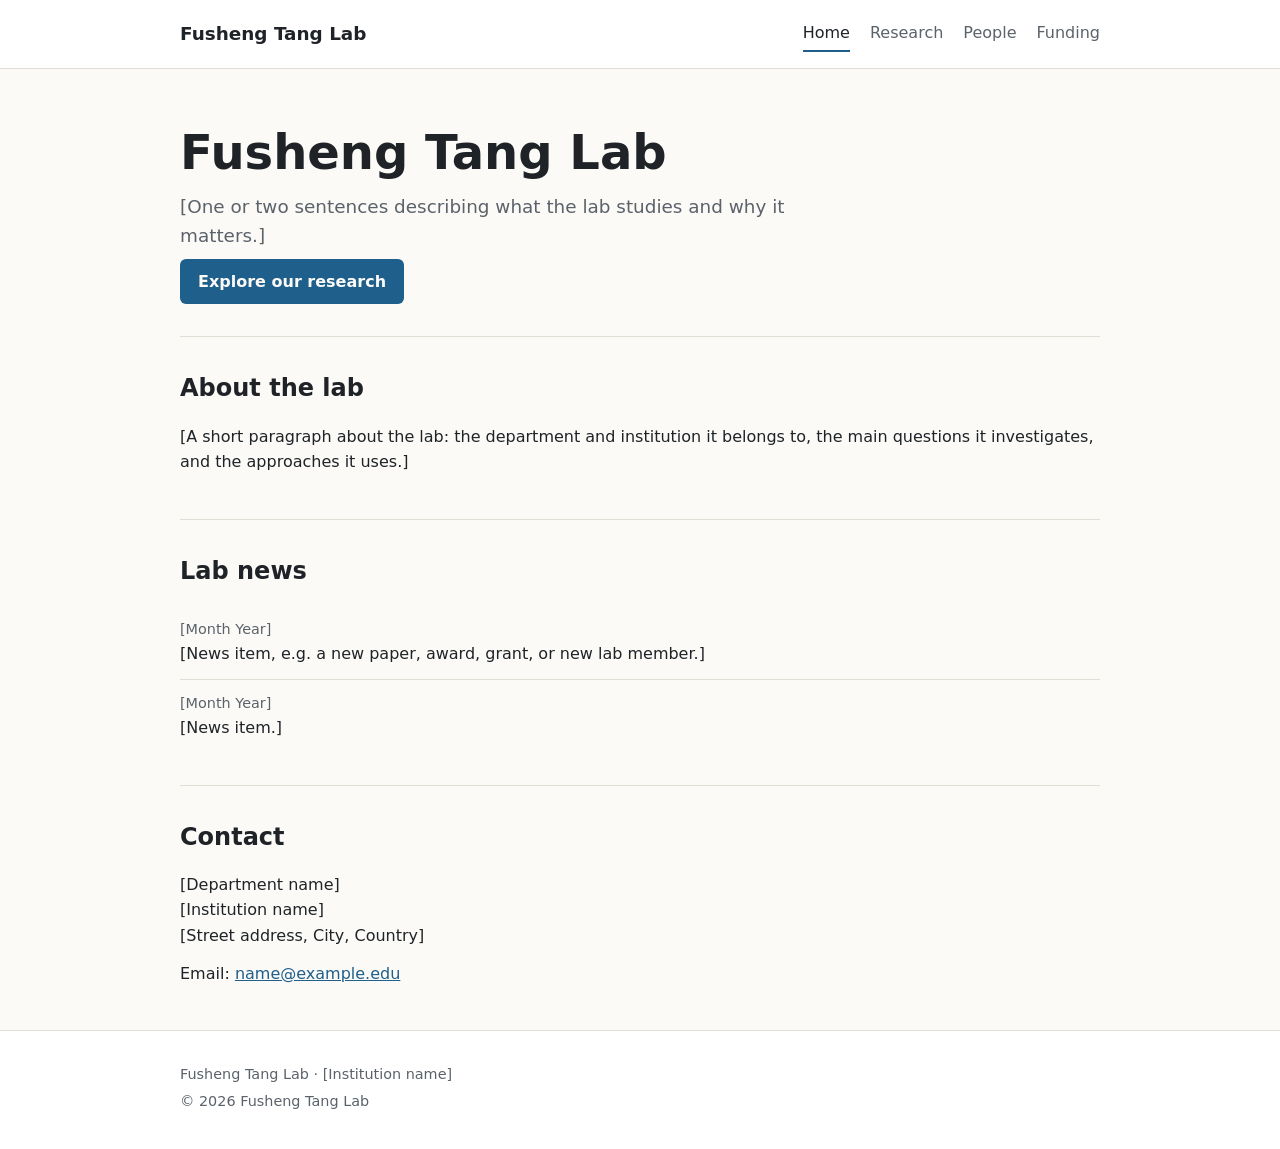
==== index.html @ 30bb6a4f "Build research lab site with Research, People, and Funding pages Co-Authored-By: Claude Opus 5.5 <no" ====
<!doctype html>
<html lang="en">
<head>
  <meta charset="utf-8">
  <meta name="viewport" content="width=device-width, initial-scale=1">
  <title>Fusheng Tang Lab</title>
  <meta name="description" content="The Fusheng Tang Lab: our research, our team, and our funding.">
  <link rel="stylesheet" href="style.css">
</head>
<body>
  <header class="site-header">
    <div class="container">
      <a class="site-name" href="index.html">Fusheng Tang Lab</a>
      <nav>
        <a href="index.html" aria-current="page">Home</a>
        <a href="research.html">Research</a>
        <a href="people.html">People</a>
        <a href="funding.html">Funding</a>
      </nav>
    </div>
  </header>

  <main class="container">
    <div class="page-intro">
      <h1>Fusheng Tang Lab</h1>
      <p>[One or two sentences describing what the lab studies and why it matters.]</p>
      <a class="button" href="research.html">Explore our research</a>
    </div>

    <section>
      <h2>About the lab</h2>
      <p>[A short paragraph about the lab: the department and institution it belongs to, the main questions it investigates, and the approaches it uses.]</p>
    </section>

    <section>
      <h2>Lab news</h2>
      <ul class="list">
        <li>
          <span class="date">[Month Year]</span>
          [News item, e.g. a new paper, award, grant, or new lab member.]
        </li>
        <li>
          <span class="date">[Month Year]</span>
          [News item.]
        </li>
      </ul>
    </section>

    <section>
      <h2>Contact</h2>
      <p>[Department name]<br>[Institution name]<br>[Street address, City, Country]</p>
      <p>Email: <a href="mailto:name@example.edu">name@example.edu</a></p>
    </section>
  </main>

  <footer>
    <div class="container">
      <p>Fusheng Tang Lab &middot; [Institution name]</p>
      <p>&copy; 2026 Fusheng Tang Lab</p>
    </div>
  </footer>
</body>
</html>
---- style.css ----
:root {
  --background: #fbfaf7;
  --surface: #ffffff;
  --text: #1f2328;
  --muted: #5b626a;
  --accent: #1f5f8b;
  --accent-soft: #e5eef5;
  --border: #e2ded6;
}

@media (prefers-color-scheme: dark) {
  :root {
    --background: #14171a;
    --surface: #1c2024;
    --text: #eceae4;
    --muted: #a3a9b0;
    --accent: #7db6e0;
    --accent-soft: #1f2d38;
    --border: #2e3338;
  }
}

* {
  box-sizing: border-box;
}

body {
  margin: 0;
  background: var(--background);
  color: var(--text);
  font-family: system-ui, -apple-system, "Segoe UI", Roboto, sans-serif;
  line-height: 1.6;
}

a {
  color: var(--accent);
}

img {
  max-width: 100%;
}

.container {
  max-width: 960px;
  margin: 0 auto;
  padding: 0 20px;
}

/* Header and navigation */

.site-header {
  border-bottom: 1px solid var(--border);
  background: var(--surface);
}

.site-header .container {
  display: flex;
  flex-wrap: wrap;
  justify-content: space-between;
  align-items: center;
  gap: 8px 24px;
  padding-top: 16px;
  padding-bottom: 16px;
}

.site-name {
  color: var(--text);
  font-size: 1.15rem;
  font-weight: 700;
  text-decoration: none;
}

nav {
  display: flex;
  flex-wrap: wrap;
  gap: 4px 20px;
}

nav a {
  color: var(--muted);
  text-decoration: none;
  padding: 4px 0;
  border-bottom: 2px solid transparent;
}

nav a:hover {
  color: var(--text);
}

nav a[aria-current="page"] {
  color: var(--text);
  border-bottom-color: var(--accent);
}

/* Page layout */

main {
  padding-bottom: 48px;
}

.page-intro {
  padding: 56px 0 32px;
}

.page-intro h1 {
  margin: 0 0 12px;
  font-size: clamp(2rem, 6vw, 3rem);
  line-height: 1.15;
}

.page-intro p {
  max-width: 640px;
  margin: 0;
  color: var(--muted);
  font-size: 1.15rem;
}

section {
  padding: 32px 0;
  border-top: 1px solid var(--border);
}

h2 {
  margin: 0 0 16px;
  font-size: 1.5rem;
}

h3 {
  margin: 0 0 6px;
  font-size: 1.1rem;
}

p {
  margin: 0 0 12px;
}

.muted {
  color: var(--muted);
}

.button {
  display: inline-block;
  margin-top: 8px;
  padding: 10px 18px;
  border-radius: 6px;
  background: var(--accent);
  color: var(--background);
  font-weight: 600;
  text-decoration: none;
}

/* Cards (research areas, projects, people) */

.grid {
  display: grid;
  grid-template-columns: repeat(auto-fill, minmax(260px, 1fr));
  gap: 20px;
}

.card {
  padding: 20px;
  border: 1px solid var(--border);
  border-radius: 8px;
  background: var(--surface);
}

.card p:last-child {
  margin-bottom: 0;
}

.tag {
  display: inline-block;
  margin-bottom: 8px;
  padding: 2px 10px;
  border-radius: 999px;
  background: var(--accent-soft);
  color: var(--accent);
  font-size: 0.8rem;
  font-weight: 600;
}

/* People */

.person {
  text-align: center;
}

.person .photo {
  display: flex;
  justify-content: center;
  align-items: center;
  width: 112px;
  height: 112px;
  margin: 0 auto 14px;
  border-radius: 50%;
  object-fit: cover;
  background: var(--accent-soft);
  color: var(--accent);
  font-size: 2rem;
  font-weight: 700;
}

.person .role {
  margin-bottom: 8px;
  color: var(--muted);
}

.pi {
  display: flex;
  flex-wrap: wrap;
  gap: 24px;
  align-items: flex-start;
}

.pi .photo {
  flex-shrink: 0;
  width: 160px;
  height: 160px;
  margin: 0;
}

.pi-details {
  flex: 1;
  min-width: 240px;
  text-align: left;
}

/* Lists (news, publications) */

.list {
  margin: 0;
  padding: 0;
  list-style: none;
}

.list li {
  padding: 12px 0;
  border-bottom: 1px solid var(--border);
}

.list li:last-child {
  border-bottom: none;
}

.date {
  display: block;
  color: var(--muted);
  font-size: 0.9rem;
}

/* Funding table */

.table-wrap {
  overflow-x: auto;
}

table {
  width: 100%;
  min-width: 560px;
  border-collapse: collapse;
  background: var(--surface);
}

th,
td {
  padding: 12px 14px;
  border-bottom: 1px solid var(--border);
  text-align: left;
  vertical-align: top;
}

th {
  background: var(--accent-soft);
  font-size: 0.9rem;
}

/* Footer */

footer {
  padding: 32px 0;
  border-top: 1px solid var(--border);
  background: var(--surface);
  color: var(--muted);
  font-size: 0.9rem;
}

footer p {
  margin: 0 0 4px;
}
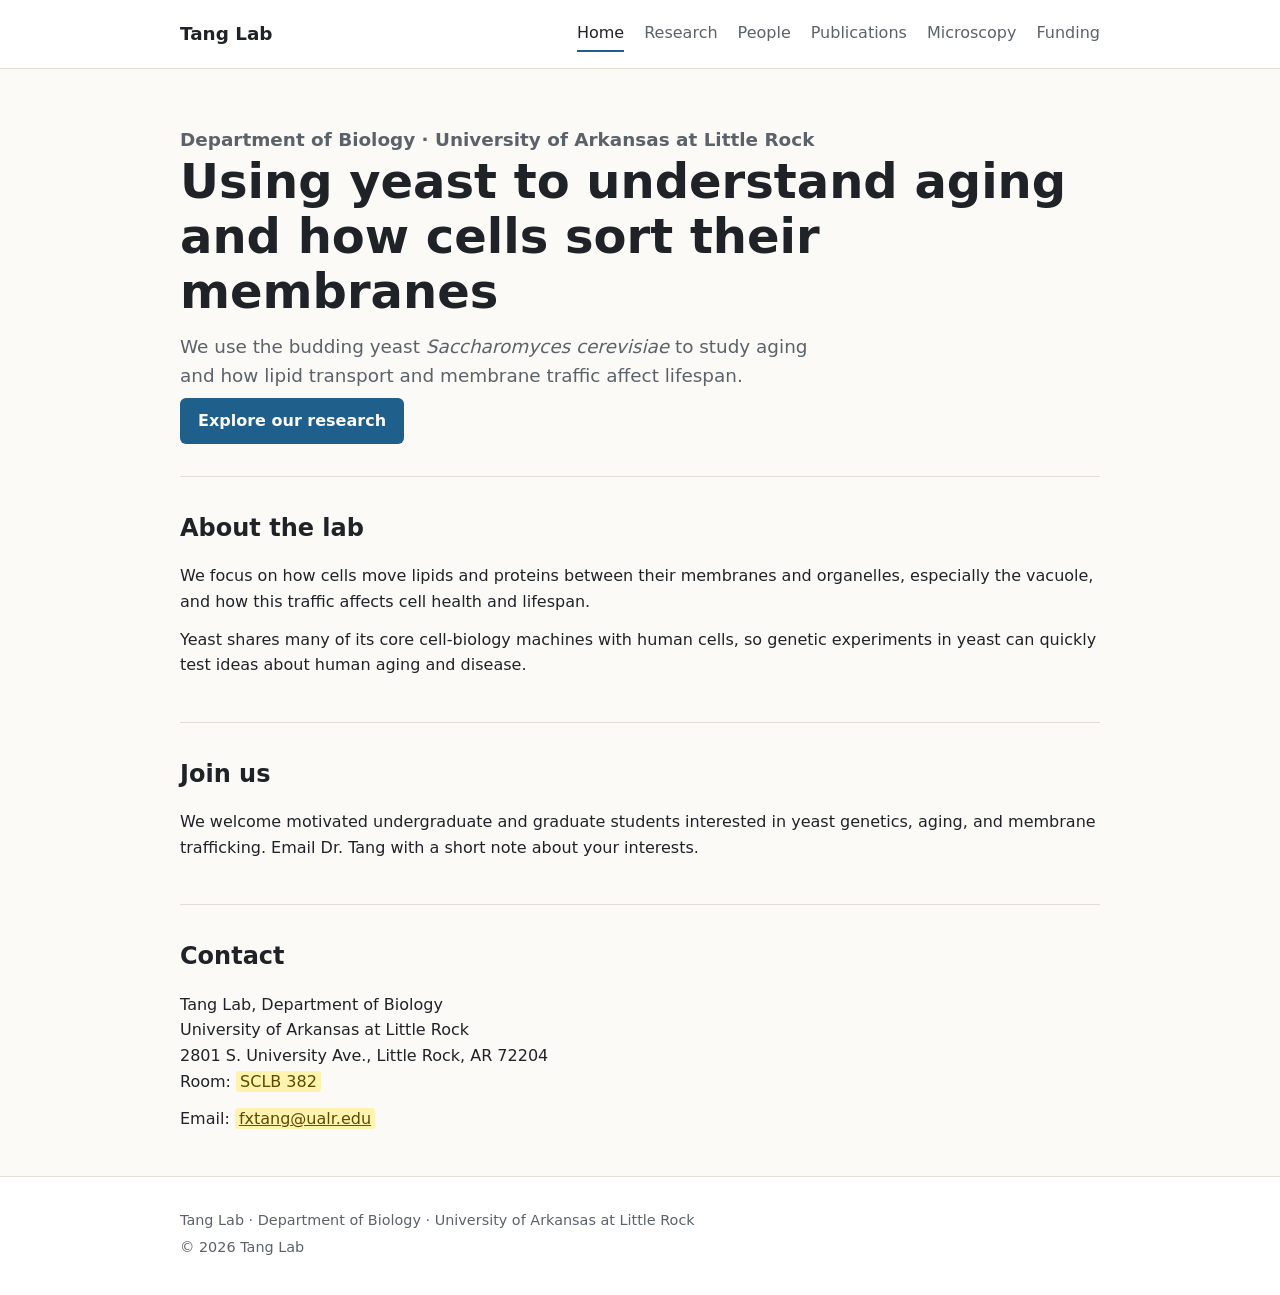
==== commit 1f29bf72: "Add lab content from draft, plus Publications and Microscopy pages Co-Authored-By: Claude Opus 5.5 <" ====
--- a/index.html
+++ b/index.html
@@ -3,18 +3,20 @@
 <head>
   <meta charset="utf-8">
   <meta name="viewport" content="width=device-width, initial-scale=1">
-  <title>Fusheng Tang Lab</title>
-  <meta name="description" content="The Fusheng Tang Lab: our research, our team, and our funding.">
+  <title>Tang Lab · UA Little Rock</title>
+  <meta name="description" content="The Tang Lab uses budding yeast to study aging and how lipid transport and membrane traffic affect lifespan.">
   <link rel="stylesheet" href="style.css">
 </head>
 <body>
   <header class="site-header">
     <div class="container">
-      <a class="site-name" href="index.html">Fusheng Tang Lab</a>
+      <a class="site-name" href="index.html">Tang Lab</a>
       <nav>
         <a href="index.html" aria-current="page">Home</a>
         <a href="research.html">Research</a>
         <a href="people.html">People</a>
+        <a href="publications.html">Publications</a>
+        <a href="microscopy.html">Microscopy</a>
         <a href="funding.html">Funding</a>
       </nav>
     </div>
@@ -22,41 +24,37 @@
 
   <main class="container">
     <div class="page-intro">
-      <h1>Fusheng Tang Lab</h1>
-      <p>[One or two sentences describing what the lab studies and why it matters.]</p>
+      <p class="eyebrow">Department of Biology · University of Arkansas at Little Rock</p>
+      <h1>Using yeast to understand aging and how cells sort their membranes</h1>
+      <p>We use the budding yeast <em>Saccharomyces cerevisiae</em> to study aging and how lipid transport and membrane traffic affect lifespan.</p>
       <a class="button" href="research.html">Explore our research</a>
     </div>
 
     <section>
       <h2>About the lab</h2>
-      <p>[A short paragraph about the lab: the department and institution it belongs to, the main questions it investigates, and the approaches it uses.]</p>
+      <p>We focus on how cells move lipids and proteins between their membranes and organelles, especially the vacuole, and how this traffic affects cell health and lifespan.</p>
+      <p>Yeast shares many of its core cell-biology machines with human cells, so genetic experiments in yeast can quickly test ideas about human aging and disease.</p>
     </section>
 
     <section>
-      <h2>Lab news</h2>
-      <ul class="list">
-        <li>
-          <span class="date">[Month Year]</span>
-          [News item, e.g. a new paper, award, grant, or new lab member.]
-        </li>
-        <li>
-          <span class="date">[Month Year]</span>
-          [News item.]
-        </li>
-      </ul>
+      <h2>Join us</h2>
+      <p>We welcome motivated undergraduate and graduate students interested in yeast genetics, aging, and membrane trafficking. Email Dr. Tang with a short note about your interests.</p>
     </section>
 
-    <section>
+    <section id="contact">
       <h2>Contact</h2>
-      <p>[Department name]<br>[Institution name]<br>[Street address, City, Country]</p>
-      <p>Email: <a href="mailto:name@example.edu">name@example.edu</a></p>
+      <p>Tang Lab, Department of Biology<br>
+        University of Arkansas at Little Rock<br>
+        2801 S. University Ave., Little Rock, AR 72204<br>
+        Room: <span class="placeholder">SCLB 382</span></p>
+      <p>Email: <a href="mailto:fxtang@ualr.edu"><span class="placeholder">fxtang@ualr.edu</span></a></p>
     </section>
   </main>
 
   <footer>
     <div class="container">
-      <p>Fusheng Tang Lab &middot; [Institution name]</p>
-      <p>&copy; 2026 Fusheng Tang Lab</p>
+      <p>Tang Lab · Department of Biology · University of Arkansas at Little Rock</p>
+      <p>&copy; 2026 Tang Lab</p>
     </div>
   </footer>
 </body>
--- a/style.css
+++ b/style.css
@@ -274,6 +274,85 @@
   font-size: 0.9rem;
 }
 
+/* Draft content */
+
+.eyebrow {
+  margin-bottom: 10px;
+  color: var(--accent);
+  font-size: 0.95rem;
+  font-weight: 600;
+}
+
+.placeholder {
+  padding: 1px 4px;
+  border-radius: 3px;
+  background: #fff3b0;
+  color: #5c4a00;
+}
+
+@media (prefers-color-scheme: dark) {
+  .placeholder {
+    background: #4a3f12;
+    color: #ffe58a;
+  }
+}
+
+.callout {
+  margin-top: 20px;
+  padding: 20px;
+  border-left: 4px solid var(--accent);
+  border-radius: 0 8px 8px 0;
+  background: var(--accent-soft);
+}
+
+.callout p:last-child {
+  margin-bottom: 0;
+}
+
+.figure-placeholder {
+  display: flex;
+  justify-content: center;
+  align-items: center;
+  min-height: 220px;
+  margin-top: 24px;
+  padding: 20px;
+  border: 2px dashed var(--border);
+  border-radius: 8px;
+  color: var(--muted);
+  text-align: center;
+}
+
+.bullets {
+  margin: 0;
+  padding-left: 20px;
+}
+
+.bullets li {
+  margin-bottom: 8px;
+}
+
+.pubs {
+  margin: 0;
+  padding-left: 28px;
+}
+
+.pubs li {
+  padding: 10px 0 10px 4px;
+  border-bottom: 1px solid var(--border);
+}
+
+.pubs li:last-child {
+  border-bottom: none;
+}
+
+.person p:not(.role) {
+  text-align: left;
+}
+
+.person .links {
+  font-size: 0.9rem;
+}
+
 /* Footer */
 
 footer {
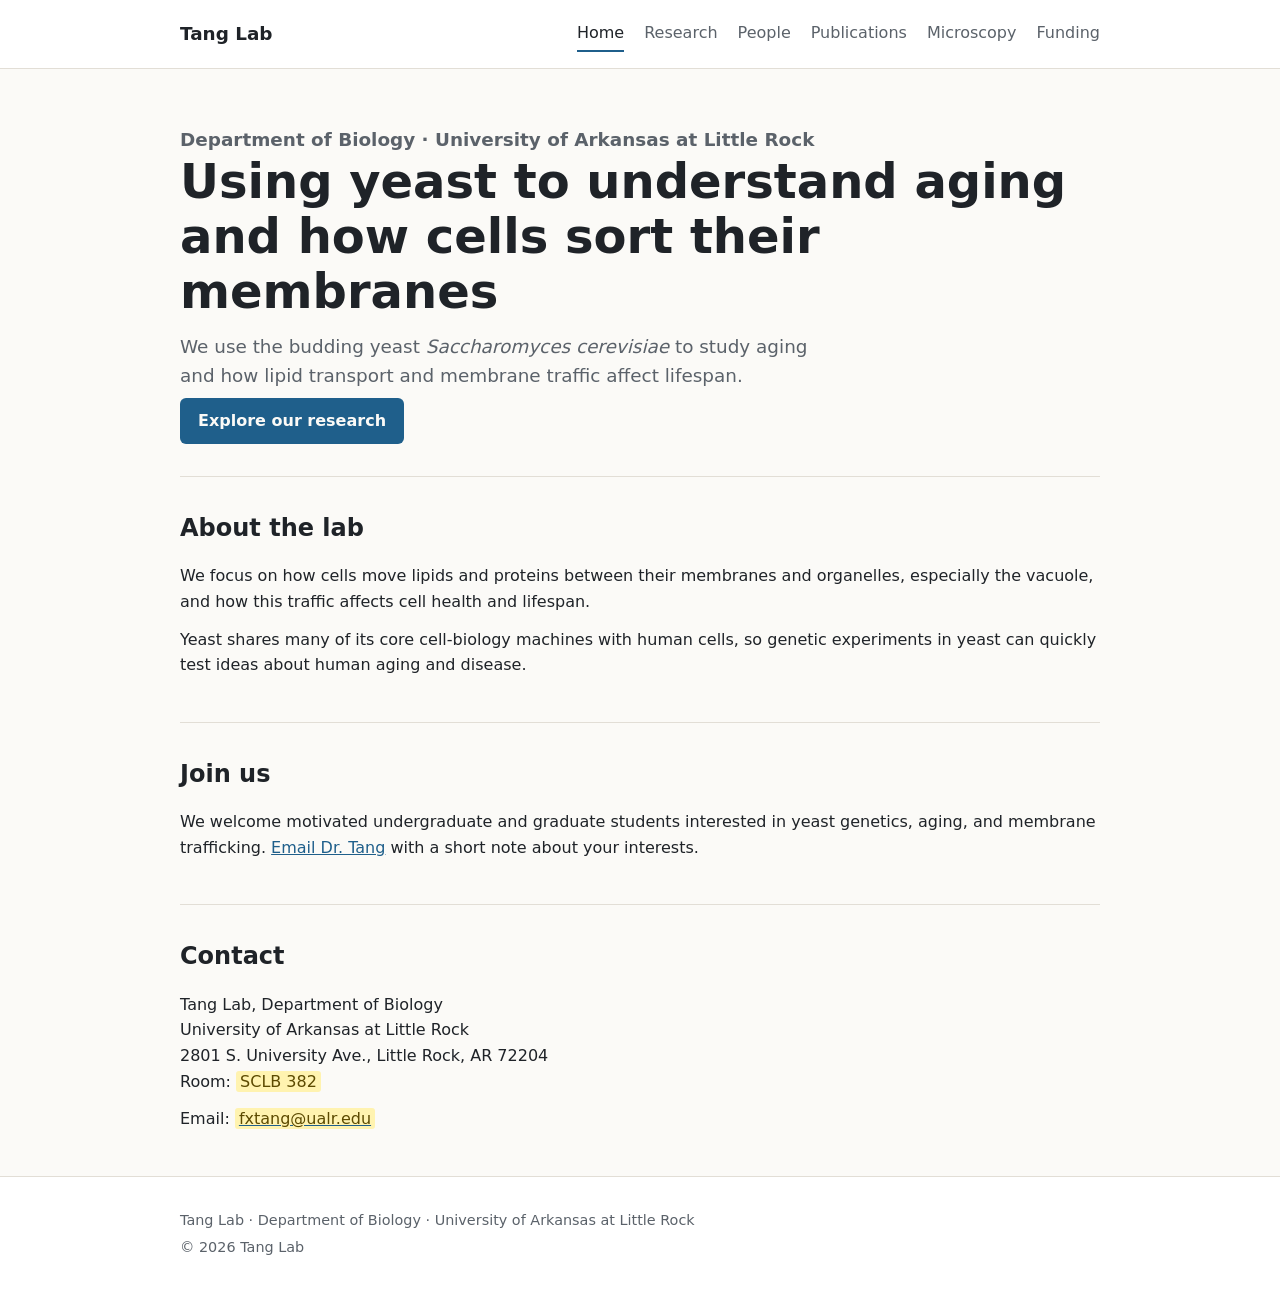
==== commit 045df83c: "Clean up site: accessibility, favicon, and unused styles - Add skip-to-content link and main landmar" ====
--- a/index.html
+++ b/index.html
@@ -5,9 +5,11 @@
   <meta name="viewport" content="width=device-width, initial-scale=1">
   <title>Tang Lab · UA Little Rock</title>
   <meta name="description" content="The Tang Lab uses budding yeast to study aging and how lipid transport and membrane traffic affect lifespan.">
+  <link rel="icon" href="favicon.svg" type="image/svg+xml">
   <link rel="stylesheet" href="style.css">
 </head>
 <body>
+  <a class="skip-link" href="#main">Skip to content</a>
   <header class="site-header">
     <div class="container">
       <a class="site-name" href="index.html">Tang Lab</a>
@@ -22,7 +24,7 @@
     </div>
   </header>
 
-  <main class="container">
+  <main id="main" class="container">
     <div class="page-intro">
       <p class="eyebrow">Department of Biology · University of Arkansas at Little Rock</p>
       <h1>Using yeast to understand aging and how cells sort their membranes</h1>
@@ -38,7 +40,7 @@
 
     <section>
       <h2>Join us</h2>
-      <p>We welcome motivated undergraduate and graduate students interested in yeast genetics, aging, and membrane trafficking. Email Dr. Tang with a short note about your interests.</p>
+      <p>We welcome motivated undergraduate and graduate students interested in yeast genetics, aging, and membrane trafficking. <a href="#contact">Email Dr. Tang</a> with a short note about your interests.</p>
     </section>
 
     <section id="contact">
--- a/style.css
+++ b/style.css
@@ -46,6 +46,22 @@
   padding: 0 20px;
 }
 
+.skip-link {
+  position: absolute;
+  left: 8px;
+  top: -48px;
+  padding: 8px 14px;
+  border-radius: 6px;
+  background: var(--accent);
+  color: var(--background);
+  font-weight: 600;
+  z-index: 10;
+}
+
+.skip-link:focus {
+  top: 8px;
+}
+
 /* Header and navigation */
 
 .site-header {
@@ -162,6 +178,10 @@
   border: 1px solid var(--border);
   border-radius: 8px;
   background: var(--surface);
+}
+
+.card + p {
+  margin-top: 16px;
 }
 
 .card p:last-child {
@@ -225,55 +245,6 @@
   text-align: left;
 }
 
-/* Lists (news, publications) */
-
-.list {
-  margin: 0;
-  padding: 0;
-  list-style: none;
-}
-
-.list li {
-  padding: 12px 0;
-  border-bottom: 1px solid var(--border);
-}
-
-.list li:last-child {
-  border-bottom: none;
-}
-
-.date {
-  display: block;
-  color: var(--muted);
-  font-size: 0.9rem;
-}
-
-/* Funding table */
-
-.table-wrap {
-  overflow-x: auto;
-}
-
-table {
-  width: 100%;
-  min-width: 560px;
-  border-collapse: collapse;
-  background: var(--surface);
-}
-
-th,
-td {
-  padding: 12px 14px;
-  border-bottom: 1px solid var(--border);
-  text-align: left;
-  vertical-align: top;
-}
-
-th {
-  background: var(--accent-soft);
-  font-size: 0.9rem;
-}
-
 /* Draft content */
 
 .eyebrow {
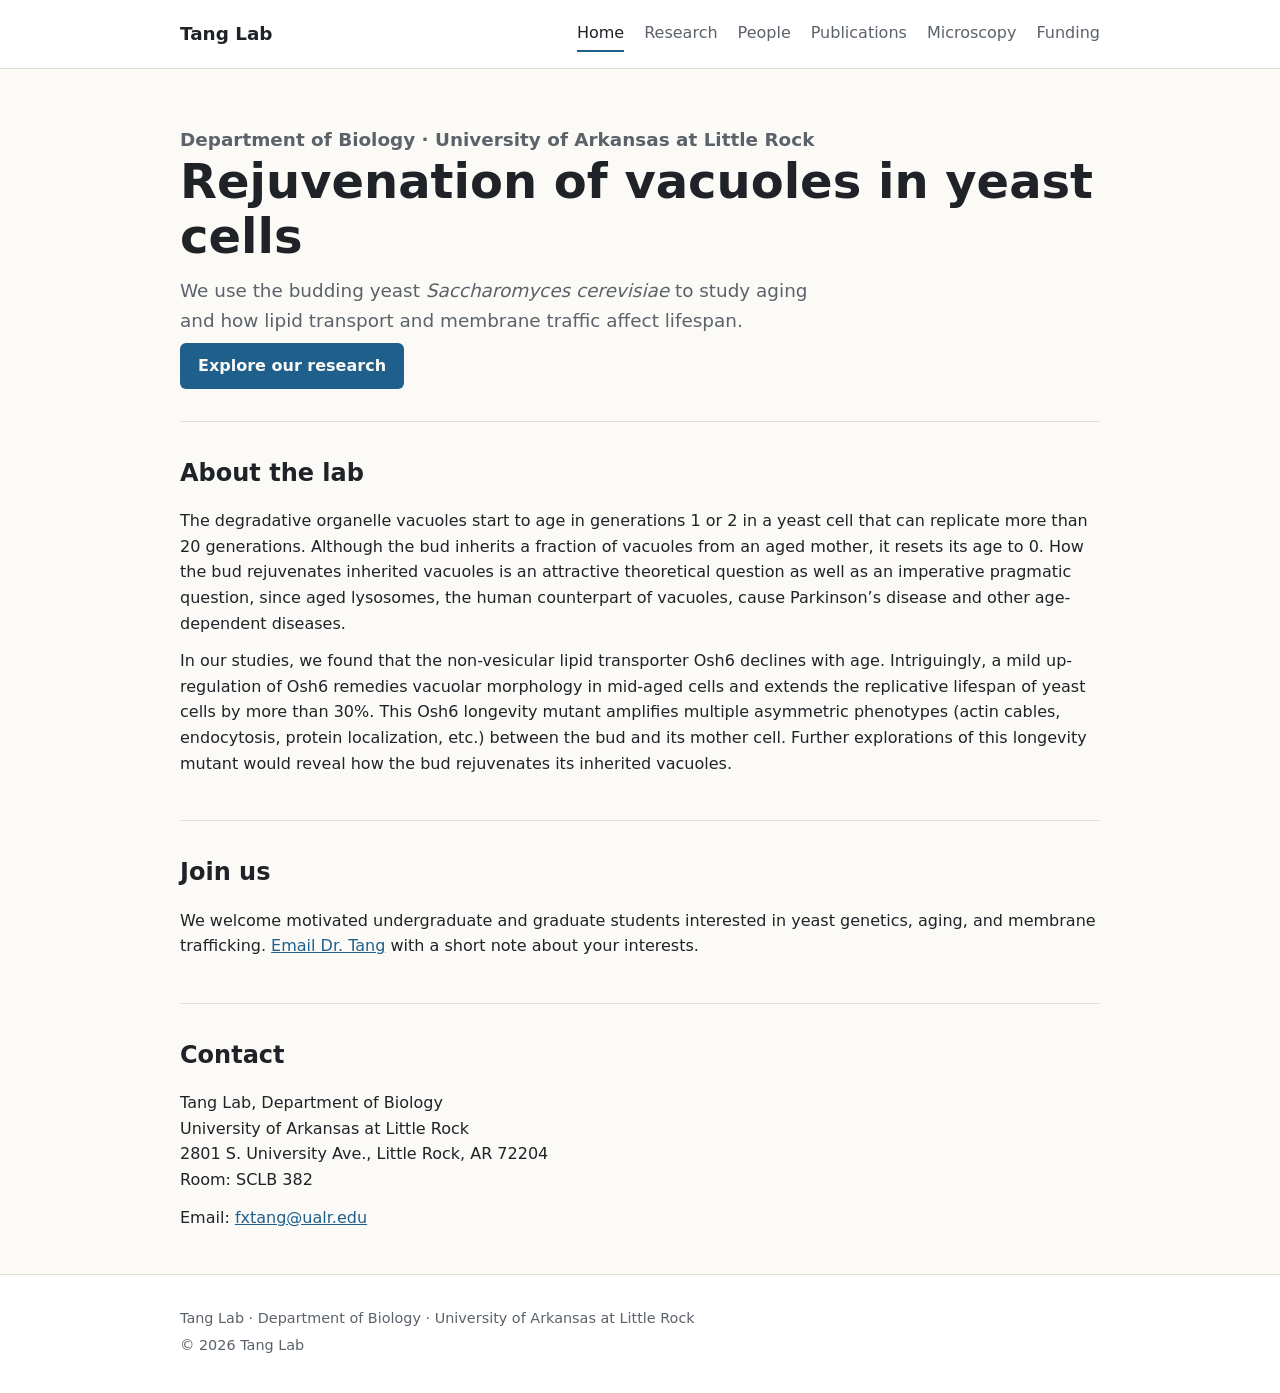
==== commit 4169dd0a: "Fill in site content from the Nov 20 draft - Home: new headline, About text, confirmed room and emai" ====
--- a/index.html
+++ b/index.html
@@ -27,20 +27,20 @@
   <main id="main" class="container">
     <div class="page-intro">
       <p class="eyebrow">Department of Biology · University of Arkansas at Little Rock</p>
-      <h1>Using yeast to understand aging and how cells sort their membranes</h1>
+      <h1>Rejuvenation of vacuoles in yeast cells</h1>
       <p>We use the budding yeast <em>Saccharomyces cerevisiae</em> to study aging and how lipid transport and membrane traffic affect lifespan.</p>
       <a class="button" href="research.html">Explore our research</a>
     </div>
 
     <section>
       <h2>About the lab</h2>
-      <p>We focus on how cells move lipids and proteins between their membranes and organelles, especially the vacuole, and how this traffic affects cell health and lifespan.</p>
-      <p>Yeast shares many of its core cell-biology machines with human cells, so genetic experiments in yeast can quickly test ideas about human aging and disease.</p>
+      <p>The degradative organelle vacuoles start to age in generations 1 or 2 in a yeast cell that can replicate more than 20 generations. Although the bud inherits a fraction of vacuoles from an aged mother, it resets its age to 0. How the bud rejuvenates inherited vacuoles is an attractive theoretical question as well as an imperative pragmatic question, since aged lysosomes, the human counterpart of vacuoles, cause Parkinson’s disease and other age-dependent diseases.</p>
+      <p>In our studies, we found that the non-vesicular lipid transporter Osh6 declines with age. Intriguingly, a mild up-regulation of Osh6 remedies vacuolar morphology in mid-aged cells and extends the replicative lifespan of yeast cells by more than 30%. This Osh6 longevity mutant amplifies multiple asymmetric phenotypes (actin cables, endocytosis, protein localization, etc.) between the bud and its mother cell. Further explorations of this longevity mutant would reveal how the bud rejuvenates its inherited vacuoles.</p>
     </section>
 
     <section>
       <h2>Join us</h2>
-      <p>We welcome motivated undergraduate and graduate students interested in yeast genetics, aging, and membrane trafficking. <a href="#contact">Email Dr. Tang</a> with a short note about your interests.</p>
+      <p>We welcome motivated undergraduate and graduate students interested in yeast genetics, aging, and membrane trafficking. <a href="mailto:fxtang@ualr.edu">Email Dr. Tang</a> with a short note about your interests.</p>
     </section>
 
     <section id="contact">
@@ -48,8 +48,8 @@
       <p>Tang Lab, Department of Biology<br>
         University of Arkansas at Little Rock<br>
         2801 S. University Ave., Little Rock, AR 72204<br>
-        Room: <span class="placeholder">SCLB 382</span></p>
-      <p>Email: <a href="mailto:fxtang@ualr.edu"><span class="placeholder">fxtang@ualr.edu</span></a></p>
+        Room: SCLB 382</p>
+      <p>Email: <a href="mailto:fxtang@ualr.edu">fxtang@ualr.edu</a></p>
     </section>
   </main>
 
--- a/style.css
+++ b/style.css
@@ -180,10 +180,6 @@
   background: var(--surface);
 }
 
-.card + p {
-  margin-top: 16px;
-}
-
 .card p:last-child {
   margin-bottom: 0;
 }
@@ -213,11 +209,12 @@
   height: 112px;
   margin: 0 auto 14px;
   border-radius: 50%;
-  object-fit: cover;
   background: var(--accent-soft);
   color: var(--accent);
   font-size: 2rem;
   font-weight: 700;
+  object-fit: cover;
+  object-position: top;
 }
 
 .person .role {
@@ -280,19 +277,6 @@
   margin-bottom: 0;
 }
 
-.figure-placeholder {
-  display: flex;
-  justify-content: center;
-  align-items: center;
-  min-height: 220px;
-  margin-top: 24px;
-  padding: 20px;
-  border: 2px dashed var(--border);
-  border-radius: 8px;
-  color: var(--muted);
-  text-align: center;
-}
-
 .bullets {
   margin: 0;
   padding-left: 20px;
@@ -322,6 +306,52 @@
 
 .person .links {
   font-size: 0.9rem;
+}
+
+/* Funding */
+
+.grants {
+  margin: 0;
+  padding: 0;
+  list-style: none;
+}
+
+.grants li {
+  padding: 12px 0;
+  border-bottom: 1px solid var(--border);
+}
+
+.grants li:last-child {
+  border-bottom: none;
+}
+
+.grant-year {
+  display: block;
+  color: var(--muted);
+  font-size: 0.9rem;
+  font-weight: 600;
+}
+
+/* Figures */
+
+.figure {
+  margin: 0;
+}
+
+.figure img {
+  display: block;
+  width: 100%;
+  height: auto;
+  padding: 12px;
+  border: 1px solid var(--border);
+  border-radius: 8px;
+  background: #ffffff;
+}
+
+.figure figcaption {
+  margin-top: 10px;
+  color: var(--muted);
+  font-size: 0.95rem;
 }
 
 /* Footer */
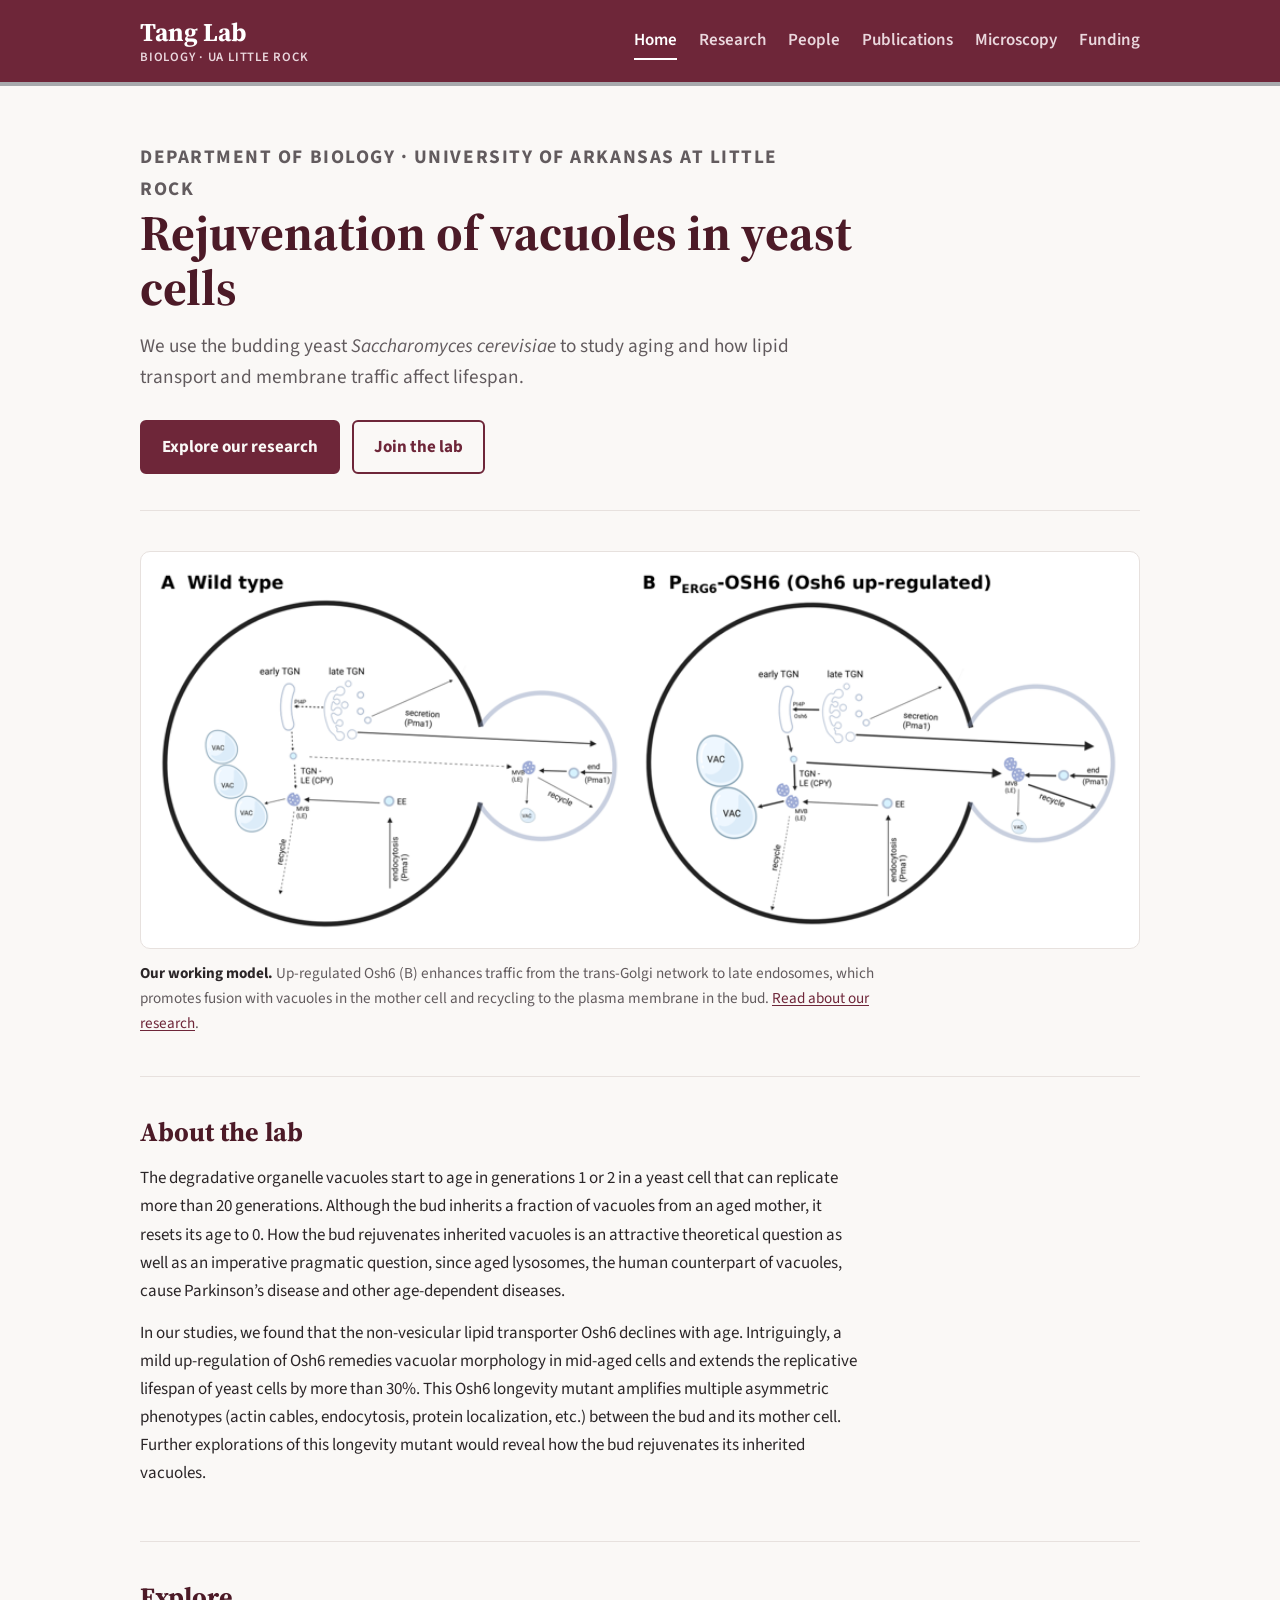
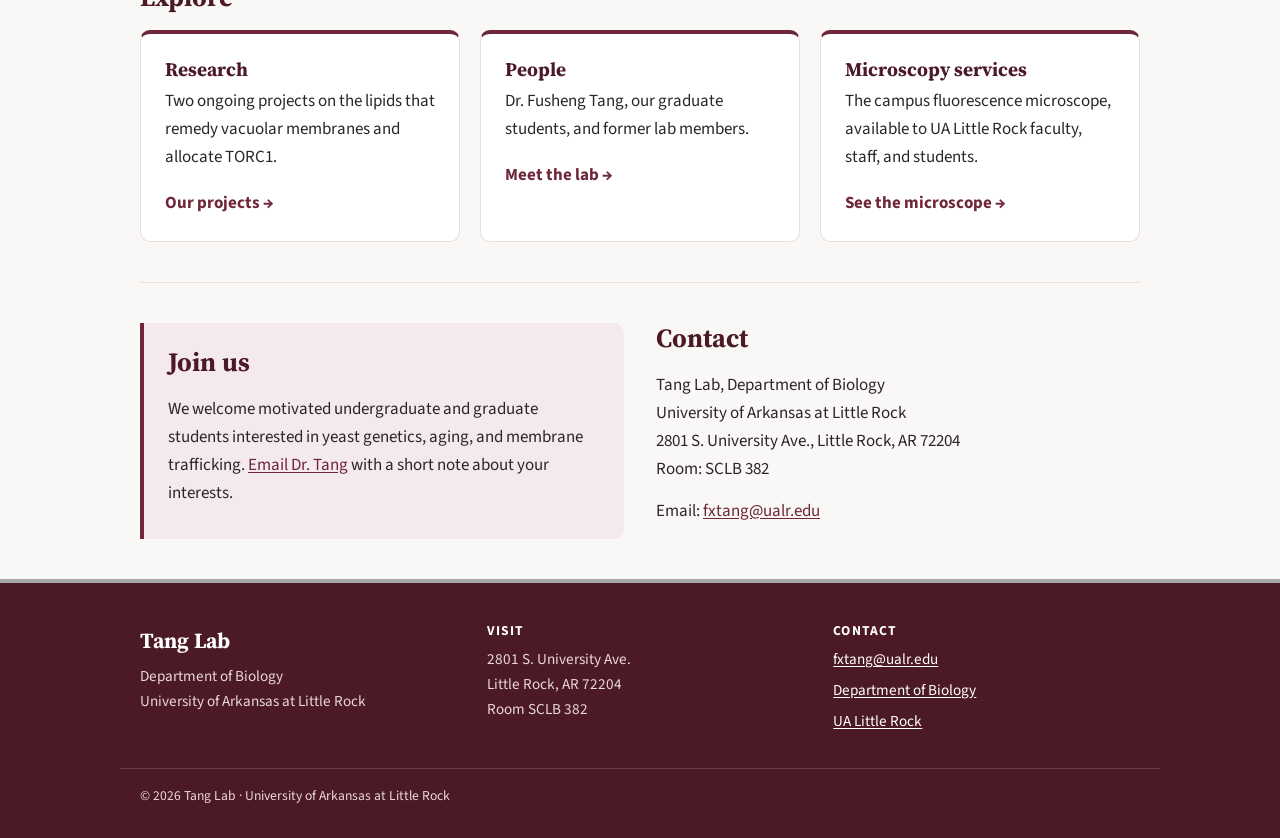
==== commit 6b99e767: "Redesign site in UA Little Rock maroon with a journal-style layout - Maroon header and footer using " ====
--- a/index.html
+++ b/index.html
@@ -6,14 +6,17 @@
   <title>Tang Lab · UA Little Rock</title>
   <meta name="description" content="The Tang Lab uses budding yeast to study aging and how lipid transport and membrane traffic affect lifespan.">
   <link rel="icon" href="favicon.svg" type="image/svg+xml">
+  <link rel="preconnect" href="https://fonts.googleapis.com">
+  <link rel="preconnect" href="https://fonts.gstatic.com" crossorigin>
+  <link rel="stylesheet" href="https://fonts.googleapis.com/css2?family=Source+Sans+3:wght@400;600;700&family=Source+Serif+4:opsz,wght@8..60,600;8..60,700&display=swap">
   <link rel="stylesheet" href="style.css">
 </head>
 <body>
   <a class="skip-link" href="#main">Skip to content</a>
   <header class="site-header">
     <div class="container">
-      <a class="site-name" href="index.html">Tang Lab</a>
-      <nav>
+      <a class="site-name" href="index.html">Tang Lab<span>Biology · UA Little Rock</span></a>
+      <nav aria-label="Main">
         <a href="index.html" aria-current="page">Home</a>
         <a href="research.html">Research</a>
         <a href="people.html">People</a>
@@ -25,38 +28,90 @@
   </header>
 
   <main id="main" class="container">
+
     <div class="page-intro">
       <p class="eyebrow">Department of Biology · University of Arkansas at Little Rock</p>
       <h1>Rejuvenation of vacuoles in yeast cells</h1>
       <p>We use the budding yeast <em>Saccharomyces cerevisiae</em> to study aging and how lipid transport and membrane traffic affect lifespan.</p>
-      <a class="button" href="research.html">Explore our research</a>
+      <div class="button-row">
+        <a class="button" href="research.html">Explore our research</a>
+        <a class="button secondary" href="#join">Join the lab</a>
+      </div>
     </div>
 
     <section>
-      <h2>About the lab</h2>
-      <p>The degradative organelle vacuoles start to age in generations 1 or 2 in a yeast cell that can replicate more than 20 generations. Although the bud inherits a fraction of vacuoles from an aged mother, it resets its age to 0. How the bud rejuvenates inherited vacuoles is an attractive theoretical question as well as an imperative pragmatic question, since aged lysosomes, the human counterpart of vacuoles, cause Parkinson’s disease and other age-dependent diseases.</p>
-      <p>In our studies, we found that the non-vesicular lipid transporter Osh6 declines with age. Intriguingly, a mild up-regulation of Osh6 remedies vacuolar morphology in mid-aged cells and extends the replicative lifespan of yeast cells by more than 30%. This Osh6 longevity mutant amplifies multiple asymmetric phenotypes (actin cables, endocytosis, protein localization, etc.) between the bud and its mother cell. Further explorations of this longevity mutant would reveal how the bud rejuvenates its inherited vacuoles.</p>
+      <figure class="figure">
+        <img src="images/working-model.png" width="900" height="341" alt="Diagram comparing membrane traffic in a wild-type yeast cell (A) and an Osh6 up-regulated cell (B). In B, thicker arrows show more traffic from the trans-Golgi network to late endosomes, larger vacuoles in the mother cell, and more recycling to the plasma membrane in the bud.">
+        <figcaption><strong>Our working model.</strong> Up-regulated Osh6 (B) enhances traffic from the trans-Golgi network to late endosomes, which promotes fusion with vacuoles in the mother cell and recycling to the plasma membrane in the bud. <a href="research.html">Read about our research</a>.</figcaption>
+      </figure>
     </section>
 
     <section>
-      <h2>Join us</h2>
-      <p>We welcome motivated undergraduate and graduate students interested in yeast genetics, aging, and membrane trafficking. <a href="mailto:fxtang@ualr.edu">Email Dr. Tang</a> with a short note about your interests.</p>
+      <h2>About the lab</h2>
+      <div class="section-lead">
+        <p>The degradative organelle vacuoles start to age in generations 1 or 2 in a yeast cell that can replicate more than 20 generations. Although the bud inherits a fraction of vacuoles from an aged mother, it resets its age to 0. How the bud rejuvenates inherited vacuoles is an attractive theoretical question as well as an imperative pragmatic question, since aged lysosomes, the human counterpart of vacuoles, cause Parkinson’s disease and other age-dependent diseases.</p>
+        <p>In our studies, we found that the non-vesicular lipid transporter Osh6 declines with age. Intriguingly, a mild up-regulation of Osh6 remedies vacuolar morphology in mid-aged cells and extends the replicative lifespan of yeast cells by more than 30%. This Osh6 longevity mutant amplifies multiple asymmetric phenotypes (actin cables, endocytosis, protein localization, etc.) between the bud and its mother cell. Further explorations of this longevity mutant would reveal how the bud rejuvenates its inherited vacuoles.</p>
+      </div>
     </section>
 
-    <section id="contact">
-      <h2>Contact</h2>
-      <p>Tang Lab, Department of Biology<br>
-        University of Arkansas at Little Rock<br>
-        2801 S. University Ave., Little Rock, AR 72204<br>
-        Room: SCLB 382</p>
-      <p>Email: <a href="mailto:fxtang@ualr.edu">fxtang@ualr.edu</a></p>
+    <section>
+      <h2>Explore</h2>
+      <div class="grid">
+        <a class="card" href="research.html">
+          <h3>Research</h3>
+          <p>Two ongoing projects on the lipids that remedy vacuolar membranes and allocate TORC1.</p>
+          <span class="card-more">Our projects →</span>
+        </a>
+        <a class="card" href="people.html">
+          <h3>People</h3>
+          <p>Dr. Fusheng Tang, our graduate students, and former lab members.</p>
+          <span class="card-more">Meet the lab →</span>
+        </a>
+        <a class="card" href="microscopy.html">
+          <h3>Microscopy services</h3>
+          <p>The campus fluorescence microscope, available to UA Little Rock faculty, staff, and students.</p>
+          <span class="card-more">See the microscope →</span>
+        </a>
+      </div>
+    </section>
+
+    <section id="join">
+      <div class="contact-grid">
+        <div class="callout">
+          <h2>Join us</h2>
+          <p>We welcome motivated undergraduate and graduate students interested in yeast genetics, aging, and membrane trafficking. <a href="mailto:fxtang@ualr.edu">Email Dr. Tang</a> with a short note about your interests.</p>
+        </div>
+        <div id="contact">
+          <h2>Contact</h2>
+          <p>Tang Lab, Department of Biology<br>
+            University of Arkansas at Little Rock<br>
+            2801 S. University Ave., Little Rock, AR 72204<br>
+            Room: SCLB 382</p>
+          <p>Email: <a href="mailto:fxtang@ualr.edu">fxtang@ualr.edu</a></p>
+        </div>
+      </div>
     </section>
   </main>
 
-  <footer>
-    <div class="container">
-      <p>Tang Lab · Department of Biology · University of Arkansas at Little Rock</p>
-      <p>&copy; 2026 Tang Lab</p>
+  <footer class="site-footer">
+    <div class="container footer-grid">
+      <div>
+        <p class="footer-name">Tang Lab</p>
+        <p>Department of Biology<br>University of Arkansas at Little Rock</p>
+      </div>
+      <div>
+        <h2 class="footer-heading">Visit</h2>
+        <p>2801 S. University Ave.<br>Little Rock, AR 72204<br>Room SCLB 382</p>
+      </div>
+      <div>
+        <h2 class="footer-heading">Contact</h2>
+        <p><a href="mailto:fxtang@ualr.edu">fxtang@ualr.edu</a></p>
+        <p><a href="https://ualr.edu/biology/">Department of Biology</a></p>
+        <p><a href="https://ualr.edu/">UA Little Rock</a></p>
+      </div>
+    </div>
+    <div class="container footer-bottom">
+      <p>&copy; 2026 Tang Lab · University of Arkansas at Little Rock</p>
     </div>
   </footer>
 </body>
--- a/style.css
+++ b/style.css
@@ -1,22 +1,46 @@
+/* Tang Lab — colors follow the UA Little Rock palette (ualr.edu/communications/colors) */
+
 :root {
-  --background: #fbfaf7;
+  --maroon: #6e2639;
+  --maroon-dark: #4c1a27;
+  --maroon-light: #98344f;
+  --silver: #a7a9ac;
+
+  --background: #faf8f6;
   --surface: #ffffff;
-  --text: #1f2328;
-  --muted: #5b626a;
-  --accent: #1f5f8b;
-  --accent-soft: #e5eef5;
-  --border: #e2ded6;
+  --text: #2b2628;
+  --heading: #4c1a27;
+  --muted: #625b5e;
+  --accent: #6e2639;
+  --accent-hover: #98344f;
+  --accent-soft: #f4eaed;
+  --border: #e7e1de;
+
+  --header-bg: #6e2639;
+  --header-text: #ffffff;
+  --header-muted: #ead7dd;
+  --footer-bg: #4c1a27;
+  --footer-text: #ead7dd;
+
+  --serif: "Source Serif 4", Georgia, "Times New Roman", serif;
+  --sans: "Source Sans 3", system-ui, -apple-system, "Segoe UI", Roboto, sans-serif;
+  --radius: 10px;
 }
 
 @media (prefers-color-scheme: dark) {
   :root {
-    --background: #14171a;
-    --surface: #1c2024;
-    --text: #eceae4;
-    --muted: #a3a9b0;
-    --accent: #7db6e0;
-    --accent-soft: #1f2d38;
-    --border: #2e3338;
+    --background: #151113;
+    --surface: #1f191b;
+    --text: #ece6e8;
+    --heading: #f4dde4;
+    --muted: #b3a9ad;
+    --accent: #eaa5b8;
+    --accent-hover: #f6c9d5;
+    --accent-soft: #33202a;
+    --border: #3a2f33;
+
+    --header-bg: #4c1a27;
+    --footer-bg: #2a0f17;
   }
 }
 
@@ -24,24 +48,39 @@
   box-sizing: border-box;
 }
 
+html {
+  -webkit-text-size-adjust: 100%;
+}
+
 body {
   margin: 0;
   background: var(--background);
   color: var(--text);
-  font-family: system-ui, -apple-system, "Segoe UI", Roboto, sans-serif;
-  line-height: 1.6;
+  font-family: var(--sans);
+  font-size: 1.0625rem;
+  line-height: 1.65;
 }
 
 a {
   color: var(--accent);
+  text-underline-offset: 2px;
+}
+
+a:hover {
+  color: var(--accent-hover);
 }
 
 img {
   max-width: 100%;
 }
 
+:focus-visible {
+  outline: 3px solid var(--maroon-light);
+  outline-offset: 2px;
+}
+
 .container {
-  max-width: 960px;
+  max-width: 1040px;
   margin: 0 auto;
   padding: 0 20px;
 }
@@ -50,12 +89,12 @@
   position: absolute;
   left: 8px;
   top: -48px;
+  z-index: 10;
   padding: 8px 14px;
   border-radius: 6px;
-  background: var(--accent);
-  color: var(--background);
+  background: var(--surface);
+  color: var(--accent);
   font-weight: 600;
-  z-index: 10;
 }
 
 .skip-link:focus {
@@ -65,8 +104,9 @@
 /* Header and navigation */
 
 .site-header {
-  border-bottom: 1px solid var(--border);
-  background: var(--surface);
+  background: var(--header-bg);
+  color: var(--header-text);
+  border-bottom: 4px solid var(--silver);
 }
 
 .site-header .container {
@@ -74,109 +114,184 @@
   flex-wrap: wrap;
   justify-content: space-between;
   align-items: center;
-  gap: 8px 24px;
-  padding-top: 16px;
-  padding-bottom: 16px;
+  gap: 10px 28px;
+  padding-top: 18px;
+  padding-bottom: 18px;
 }
 
 .site-name {
-  color: var(--text);
-  font-size: 1.15rem;
-  font-weight: 700;
+  display: flex;
+  flex-direction: column;
+  color: var(--header-text);
+  font-family: var(--serif);
+  font-size: 1.6rem;
+  font-weight: 700;
+  line-height: 1.1;
   text-decoration: none;
+}
+
+.site-name:hover {
+  color: var(--header-text);
+}
+
+.site-name span {
+  margin-top: 4px;
+  color: var(--header-muted);
+  font-family: var(--sans);
+  font-size: 0.8rem;
+  font-weight: 600;
+  letter-spacing: 0.06em;
+  text-transform: uppercase;
 }
 
 nav {
   display: flex;
   flex-wrap: wrap;
-  gap: 4px 20px;
+  gap: 4px 22px;
 }
 
 nav a {
-  color: var(--muted);
-  text-decoration: none;
   padding: 4px 0;
   border-bottom: 2px solid transparent;
+  color: var(--header-muted);
+  font-weight: 600;
+  text-decoration: none;
 }
 
 nav a:hover {
-  color: var(--text);
+  color: var(--header-text);
+  border-bottom-color: var(--header-muted);
 }
 
 nav a[aria-current="page"] {
-  color: var(--text);
-  border-bottom-color: var(--accent);
-}
-
-/* Page layout */
-
-main {
-  padding-bottom: 48px;
-}
-
-.page-intro {
-  padding: 56px 0 32px;
-}
-
-.page-intro h1 {
-  margin: 0 0 12px;
-  font-size: clamp(2rem, 6vw, 3rem);
-  line-height: 1.15;
-}
-
-.page-intro p {
-  max-width: 640px;
-  margin: 0;
-  color: var(--muted);
-  font-size: 1.15rem;
-}
-
-section {
-  padding: 32px 0;
-  border-top: 1px solid var(--border);
+  color: var(--header-text);
+  border-bottom-color: var(--header-text);
+}
+
+/* Type */
+
+h1,
+h2,
+h3 {
+  color: var(--heading);
+  font-family: var(--serif);
+  font-weight: 700;
+  line-height: 1.2;
 }
 
 h2 {
   margin: 0 0 16px;
-  font-size: 1.5rem;
+  font-size: 1.65rem;
 }
 
 h3 {
   margin: 0 0 6px;
-  font-size: 1.1rem;
+  font-size: 1.2rem;
 }
 
 p {
-  margin: 0 0 12px;
+  margin: 0 0 14px;
 }
 
 .muted {
   color: var(--muted);
 }
 
+.eyebrow {
+  margin: 0 0 12px;
+  color: var(--accent);
+  font-size: 0.85rem;
+  font-weight: 700;
+  letter-spacing: 0.08em;
+  text-transform: uppercase;
+}
+
+/* Page layout */
+
+main {
+  padding-bottom: 56px;
+}
+
+.page-intro {
+  padding: 56px 0 36px;
+}
+
+.page-intro h1 {
+  max-width: 780px;
+  margin: 0 0 14px;
+  font-size: clamp(2.1rem, 5.5vw, 3.1rem);
+  line-height: 1.12;
+}
+
+.page-intro p {
+  max-width: 680px;
+  margin: 0;
+  color: var(--muted);
+  font-size: 1.2rem;
+}
+
+section {
+  padding: 40px 0;
+  border-top: 1px solid var(--border);
+}
+
+.section-lead {
+  max-width: 720px;
+}
+
+.button-row {
+  display: flex;
+  flex-wrap: wrap;
+  gap: 12px;
+  margin-top: 26px;
+}
+
 .button {
   display: inline-block;
-  margin-top: 8px;
-  padding: 10px 18px;
+  padding: 11px 20px;
+  border: 2px solid var(--accent);
   border-radius: 6px;
   background: var(--accent);
   color: var(--background);
-  font-weight: 600;
+  font-weight: 700;
   text-decoration: none;
 }
 
-/* Cards (research areas, projects, people) */
+.button:hover {
+  border-color: var(--accent-hover);
+  background: var(--accent-hover);
+  color: var(--background);
+}
+
+.button.secondary {
+  background: transparent;
+  color: var(--accent);
+}
+
+.button.secondary:hover {
+  background: var(--accent-soft);
+  color: var(--accent);
+}
+
+/* Cards and grids */
 
 .grid {
   display: grid;
-  grid-template-columns: repeat(auto-fill, minmax(260px, 1fr));
+  grid-template-columns: repeat(auto-fit, minmax(260px, 1fr));
   gap: 20px;
 }
 
+.grid-2 {
+  display: grid;
+  grid-template-columns: repeat(auto-fit, minmax(300px, 1fr));
+  gap: 24px;
+}
+
 .card {
-  padding: 20px;
+  padding: 24px;
   border: 1px solid var(--border);
-  border-radius: 8px;
+  border-top: 4px solid var(--maroon);
+  border-radius: var(--radius);
   background: var(--surface);
 }
 
@@ -184,140 +299,284 @@
   margin-bottom: 0;
 }
 
-.tag {
+a.card {
+  display: block;
+  color: var(--text);
+  text-decoration: none;
+  transition: transform 0.15s ease, box-shadow 0.15s ease;
+}
+
+a.card:hover {
+  color: var(--text);
+  transform: translateY(-2px);
+  box-shadow: 0 8px 24px rgba(76, 26, 39, 0.12);
+}
+
+.card-more {
   display: inline-block;
-  margin-bottom: 8px;
-  padding: 2px 10px;
-  border-radius: 999px;
+  margin-top: 4px;
+  color: var(--accent);
+  font-weight: 700;
+}
+
+.callout {
+  padding: 24px;
+  border-left: 4px solid var(--maroon);
+  border-radius: 0 var(--radius) var(--radius) 0;
   background: var(--accent-soft);
-  color: var(--accent);
-  font-size: 0.8rem;
-  font-weight: 600;
+}
+
+.callout p:last-child {
+  margin-bottom: 0;
+}
+
+/* Figures */
+
+.figure {
+  margin: 0;
+}
+
+.figure img {
+  display: block;
+  width: 100%;
+  height: auto;
+  padding: 14px;
+  border: 1px solid var(--border);
+  border-radius: var(--radius);
+  background: #ffffff;
+}
+
+.figure figcaption {
+  max-width: 780px;
+  margin-top: 12px;
+  color: var(--muted);
+  font-size: 0.95rem;
+}
+
+.figure figcaption strong {
+  color: var(--text);
+}
+
+/* Lists */
+
+.bullets {
+  margin: 0;
+  padding-left: 20px;
+}
+
+.bullets li {
+  margin-bottom: 10px;
+}
+
+.bullets li::marker {
+  color: var(--maroon-light);
+}
+
+.technique-grid {
+  display: grid;
+  grid-template-columns: repeat(auto-fit, minmax(280px, 1fr));
+  gap: 16px;
+  margin: 0;
+  padding: 0;
+  list-style: none;
+}
+
+.technique-grid li {
+  padding: 18px 20px;
+  border: 1px solid var(--border);
+  border-radius: var(--radius);
+  background: var(--surface);
+}
+
+.technique-grid strong {
+  display: block;
+  margin-bottom: 4px;
+  color: var(--heading);
+  font-family: var(--serif);
+  font-size: 1.05rem;
 }
 
 /* People */
 
-.person {
-  text-align: center;
-}
-
-.person .photo {
-  display: flex;
-  justify-content: center;
-  align-items: center;
-  width: 112px;
-  height: 112px;
-  margin: 0 auto 14px;
-  border-radius: 50%;
-  background: var(--accent-soft);
-  color: var(--accent);
-  font-size: 2rem;
-  font-weight: 700;
-  object-fit: cover;
-  object-position: top;
-}
-
-.person .role {
-  margin-bottom: 8px;
-  color: var(--muted);
-}
-
-.pi {
+.person-row {
   display: flex;
   flex-wrap: wrap;
   gap: 24px;
   align-items: flex-start;
-}
-
-.pi .photo {
+  padding: 28px 0;
+  border-bottom: 1px solid var(--border);
+}
+
+.person-row:first-of-type {
+  padding-top: 4px;
+}
+
+.person-row:last-child {
+  border-bottom: none;
+  padding-bottom: 0;
+}
+
+.person-row .photo {
   flex-shrink: 0;
-  width: 160px;
-  height: 160px;
-  margin: 0;
-}
-
-.pi-details {
+  display: flex;
+  justify-content: center;
+  align-items: center;
+  width: 140px;
+  height: 140px;
+  border-radius: 50%;
+  border: 3px solid var(--surface);
+  box-shadow: 0 0 0 1px var(--border);
+  object-fit: cover;
+  object-position: top;
+  background: var(--accent-soft);
+  color: var(--accent);
+  font-family: var(--serif);
+  font-size: 2.2rem;
+  font-weight: 700;
+}
+
+.person-row.pi .photo {
+  width: 170px;
+  height: 170px;
+}
+
+.person-details {
   flex: 1;
-  min-width: 240px;
-  text-align: left;
-}
-
-/* Draft content */
-
-.eyebrow {
-  margin-bottom: 10px;
-  color: var(--accent);
+  min-width: 260px;
+}
+
+.person-details h3 {
+  font-size: 1.4rem;
+}
+
+.role {
+  margin-bottom: 12px;
+  color: var(--muted);
+  font-weight: 600;
+}
+
+.links {
   font-size: 0.95rem;
-  font-weight: 600;
-}
-
-.placeholder {
-  padding: 1px 4px;
-  border-radius: 3px;
-  background: #fff3b0;
-  color: #5c4a00;
-}
-
-@media (prefers-color-scheme: dark) {
-  .placeholder {
-    background: #4a3f12;
-    color: #ffe58a;
-  }
-}
-
-.callout {
-  margin-top: 20px;
-  padding: 20px;
-  border-left: 4px solid var(--accent);
-  border-radius: 0 8px 8px 0;
-  background: var(--accent-soft);
-}
-
-.callout p:last-child {
-  margin-bottom: 0;
-}
-
-.bullets {
-  margin: 0;
-  padding-left: 20px;
-}
-
-.bullets li {
-  margin-bottom: 8px;
-}
-
-.pubs {
-  margin: 0;
-  padding-left: 28px;
-}
-
-.pubs li {
-  padding: 10px 0 10px 4px;
-  border-bottom: 1px solid var(--border);
-}
-
-.pubs li:last-child {
-  border-bottom: none;
-}
-
-.person p:not(.role) {
-  text-align: left;
-}
-
-.person .links {
-  font-size: 0.9rem;
-}
-
-/* Funding */
-
-.grants {
+}
+
+.alumni {
   margin: 0;
   padding: 0;
   list-style: none;
 }
 
+.alumni li {
+  padding: 16px 0;
+  border-bottom: 1px solid var(--border);
+}
+
+.alumni li:last-child {
+  border-bottom: none;
+}
+
+.alumni h3 {
+  font-size: 1.1rem;
+}
+
+.alumni p {
+  margin: 0;
+}
+
+/* Publications */
+
+.pub-year {
+  margin: 0 0 4px;
+  padding-top: 24px;
+  color: var(--maroon-light);
+  font-size: 1.25rem;
+}
+
+@media (prefers-color-scheme: dark) {
+  .pub-year {
+    color: var(--accent);
+  }
+}
+
+.pub-year:first-child {
+  padding-top: 0;
+}
+
+.pubs {
+  margin: 0;
+  padding: 0;
+  list-style: none;
+}
+
+.pubs li {
+  padding: 12px 0 12px 16px;
+  border-left: 3px solid var(--border);
+  margin-bottom: 8px;
+}
+
+.pubs li:target {
+  border-left-color: var(--maroon);
+  background: var(--accent-soft);
+}
+
+.pub-title {
+  display: block;
+  color: var(--text);
+  font-family: var(--serif);
+  font-size: 1.08rem;
+  font-weight: 600;
+  line-height: 1.4;
+}
+
+.pub-meta {
+  display: block;
+  color: var(--muted);
+  font-size: 0.95rem;
+}
+
+.pub-meta b {
+  color: var(--text);
+}
+
+/* Microscopy */
+
+.spec-list {
+  margin: 0;
+}
+
+.spec-list div {
+  padding: 10px 0;
+  border-bottom: 1px solid var(--border);
+}
+
+.spec-list div:last-child {
+  border-bottom: none;
+}
+
+.spec-list dt {
+  color: var(--muted);
+  font-size: 0.85rem;
+  font-weight: 700;
+  letter-spacing: 0.05em;
+  text-transform: uppercase;
+}
+
+.spec-list dd {
+  margin: 0;
+}
+
+/* Funding */
+
+.grants {
+  margin: 0;
+  padding: 0;
+  list-style: none;
+}
+
 .grants li {
-  padding: 12px 0;
+  display: grid;
+  grid-template-columns: 110px 1fr auto;
+  gap: 4px 20px;
+  padding: 18px 0;
   border-bottom: 1px solid var(--border);
 }
 
@@ -326,44 +585,89 @@
 }
 
 .grant-year {
+  color: var(--accent);
+  font-family: var(--serif);
+  font-weight: 700;
+}
+
+.grant-funder {
+  display: block;
+  font-weight: 700;
+}
+
+.grant-title {
   display: block;
   color: var(--muted);
-  font-size: 0.9rem;
-  font-weight: 600;
-}
-
-/* Figures */
-
-.figure {
-  margin: 0;
-}
-
-.figure img {
-  display: block;
-  width: 100%;
-  height: auto;
-  padding: 12px;
-  border: 1px solid var(--border);
-  border-radius: 8px;
-  background: #ffffff;
-}
-
-.figure figcaption {
-  margin-top: 10px;
-  color: var(--muted);
+}
+
+.grant-amount {
+  font-weight: 700;
+  white-space: nowrap;
+}
+
+@media (max-width: 640px) {
+  .grants li {
+    grid-template-columns: 1fr;
+  }
+}
+
+/* Contact */
+
+.contact-grid {
+  display: grid;
+  grid-template-columns: repeat(auto-fit, minmax(280px, 1fr));
+  gap: 32px;
+}
+
+/* Footer */
+
+.site-footer {
+  border-top: 4px solid var(--silver);
+  background: var(--footer-bg);
+  color: var(--footer-text);
   font-size: 0.95rem;
 }
 
-/* Footer */
-
-footer {
-  padding: 32px 0;
-  border-top: 1px solid var(--border);
-  background: var(--surface);
-  color: var(--muted);
-  font-size: 0.9rem;
-}
-
-footer p {
-  margin: 0 0 4px;
-}
+.site-footer a {
+  color: #ffffff;
+}
+
+.site-footer a:hover {
+  color: var(--header-muted);
+}
+
+.footer-grid {
+  display: grid;
+  grid-template-columns: repeat(auto-fit, minmax(220px, 1fr));
+  gap: 24px 40px;
+  padding-top: 40px;
+  padding-bottom: 28px;
+}
+
+.footer-name {
+  margin-bottom: 8px;
+  color: #ffffff;
+  font-family: var(--serif);
+  font-size: 1.35rem;
+  font-weight: 700;
+}
+
+.footer-heading {
+  margin: 0 0 8px;
+  color: #ffffff;
+  font-family: var(--sans);
+  font-size: 0.85rem;
+  letter-spacing: 0.08em;
+  text-transform: uppercase;
+}
+
+.site-footer p {
+  margin: 0 0 6px;
+}
+
+.footer-bottom {
+  padding-top: 16px;
+  padding-bottom: 24px;
+  border-top: 1px solid rgba(255, 255, 255, 0.15);
+  font-size: 0.85rem;
+}
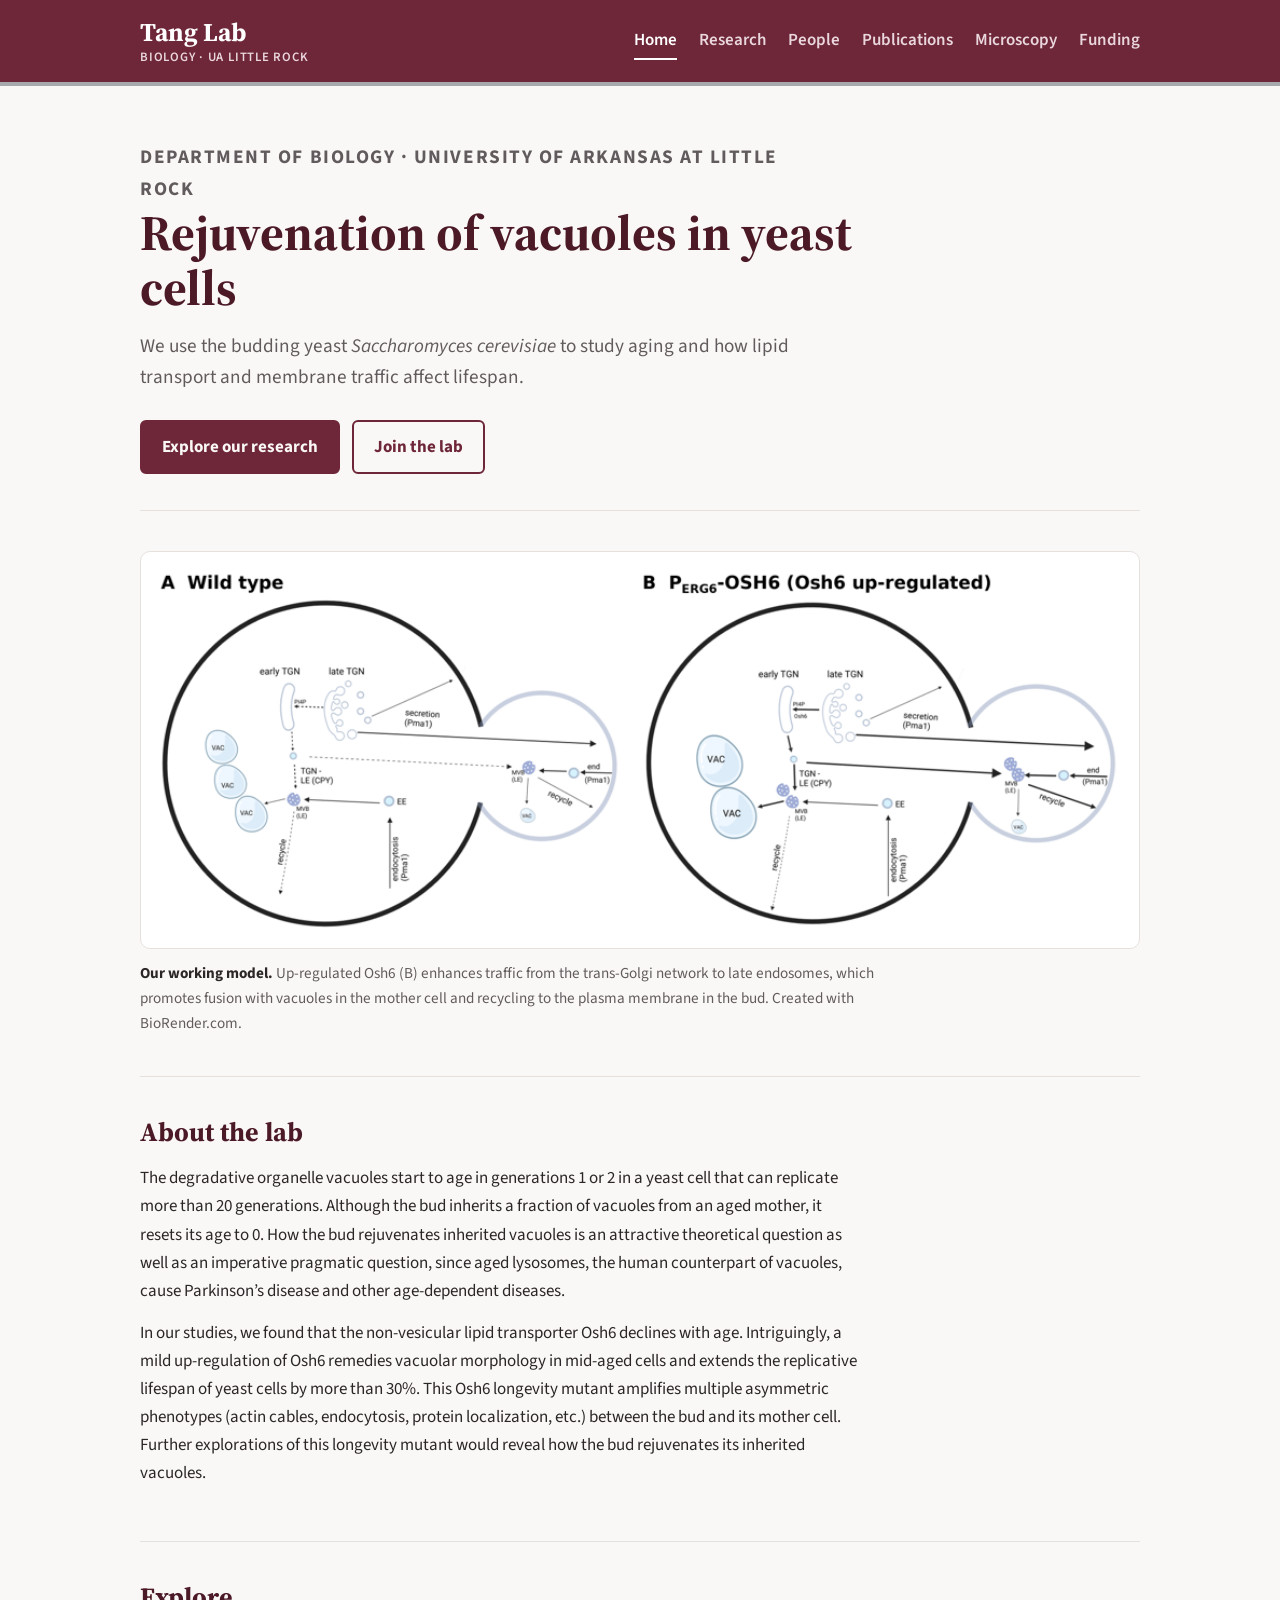
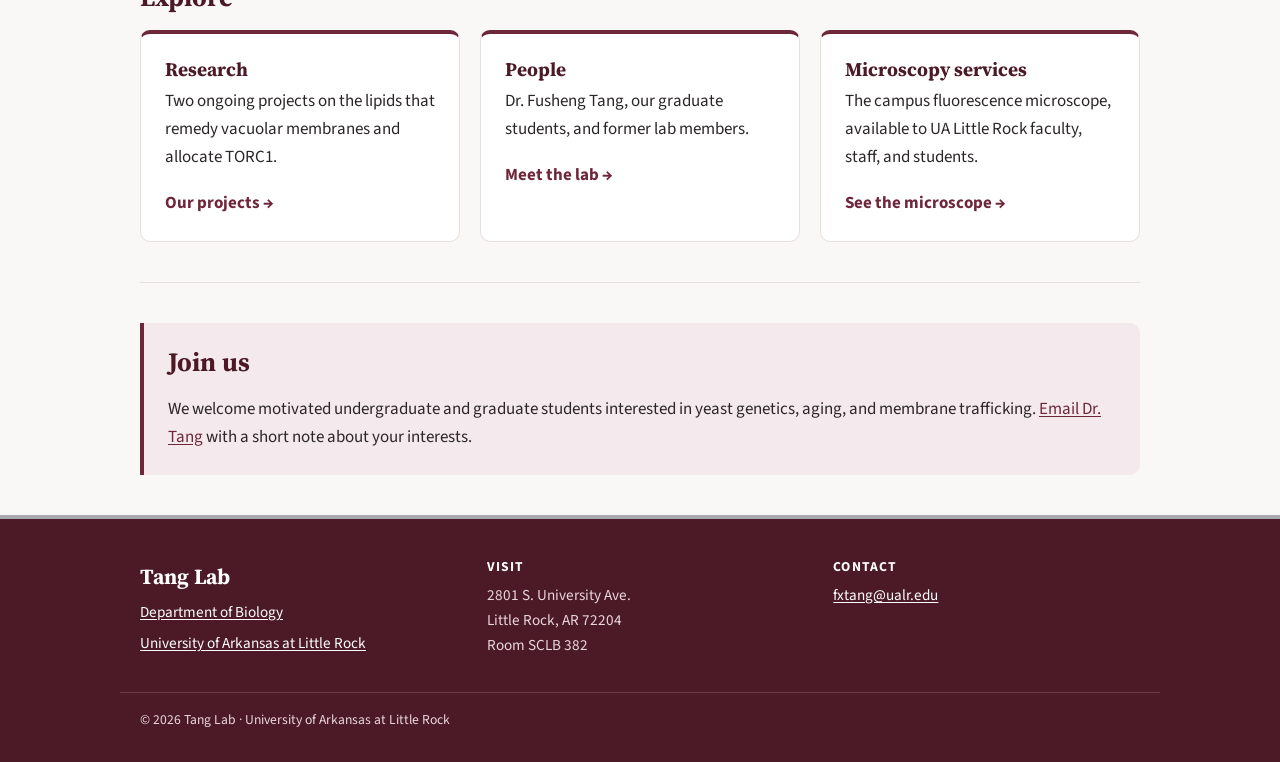
==== commit 74bf0b3d: "Apply review corrections - Use "Ph.D. Candidate" for graduate students - Add Zakariya's LinkedIn lin" ====
--- a/index.html
+++ b/index.html
@@ -42,7 +42,7 @@
     <section>
       <figure class="figure">
         <img src="images/working-model.png" width="900" height="341" alt="Diagram comparing membrane traffic in a wild-type yeast cell (A) and an Osh6 up-regulated cell (B). In B, thicker arrows show more traffic from the trans-Golgi network to late endosomes, larger vacuoles in the mother cell, and more recycling to the plasma membrane in the bud.">
-        <figcaption><strong>Our working model.</strong> Up-regulated Osh6 (B) enhances traffic from the trans-Golgi network to late endosomes, which promotes fusion with vacuoles in the mother cell and recycling to the plasma membrane in the bud. <a href="research.html">Read about our research</a>.</figcaption>
+        <figcaption><strong>Our working model.</strong> Up-regulated Osh6 (B) enhances traffic from the trans-Golgi network to late endosomes, which promotes fusion with vacuoles in the mother cell and recycling to the plasma membrane in the bud. Created with BioRender.com.</figcaption>
       </figure>
     </section>
 
@@ -76,28 +76,19 @@
     </section>
 
     <section id="join">
-      <div class="contact-grid">
-        <div class="callout">
-          <h2>Join us</h2>
-          <p>We welcome motivated undergraduate and graduate students interested in yeast genetics, aging, and membrane trafficking. <a href="mailto:fxtang@ualr.edu">Email Dr. Tang</a> with a short note about your interests.</p>
-        </div>
-        <div id="contact">
-          <h2>Contact</h2>
-          <p>Tang Lab, Department of Biology<br>
-            University of Arkansas at Little Rock<br>
-            2801 S. University Ave., Little Rock, AR 72204<br>
-            Room: SCLB 382</p>
-          <p>Email: <a href="mailto:fxtang@ualr.edu">fxtang@ualr.edu</a></p>
-        </div>
+      <div class="callout">
+        <h2>Join us</h2>
+        <p>We welcome motivated undergraduate and graduate students interested in yeast genetics, aging, and membrane trafficking. <a href="mailto:fxtang@ualr.edu">Email Dr. Tang</a> with a short note about your interests.</p>
       </div>
     </section>
   </main>
 
-  <footer class="site-footer">
+  <footer class="site-footer" id="contact">
     <div class="container footer-grid">
       <div>
         <p class="footer-name">Tang Lab</p>
-        <p>Department of Biology<br>University of Arkansas at Little Rock</p>
+        <p><a href="https://ualr.edu/biology/">Department of Biology</a></p>
+        <p><a href="https://ualr.edu/">University of Arkansas at Little Rock</a></p>
       </div>
       <div>
         <h2 class="footer-heading">Visit</h2>
@@ -106,8 +97,6 @@
       <div>
         <h2 class="footer-heading">Contact</h2>
         <p><a href="mailto:fxtang@ualr.edu">fxtang@ualr.edu</a></p>
-        <p><a href="https://ualr.edu/biology/">Department of Biology</a></p>
-        <p><a href="https://ualr.edu/">UA Little Rock</a></p>
       </div>
     </div>
     <div class="container footer-bottom">
--- a/style.css
+++ b/style.css
@@ -611,14 +611,6 @@
   }
 }
 
-/* Contact */
-
-.contact-grid {
-  display: grid;
-  grid-template-columns: repeat(auto-fit, minmax(280px, 1fr));
-  gap: 32px;
-}
-
 /* Footer */
 
 .site-footer {
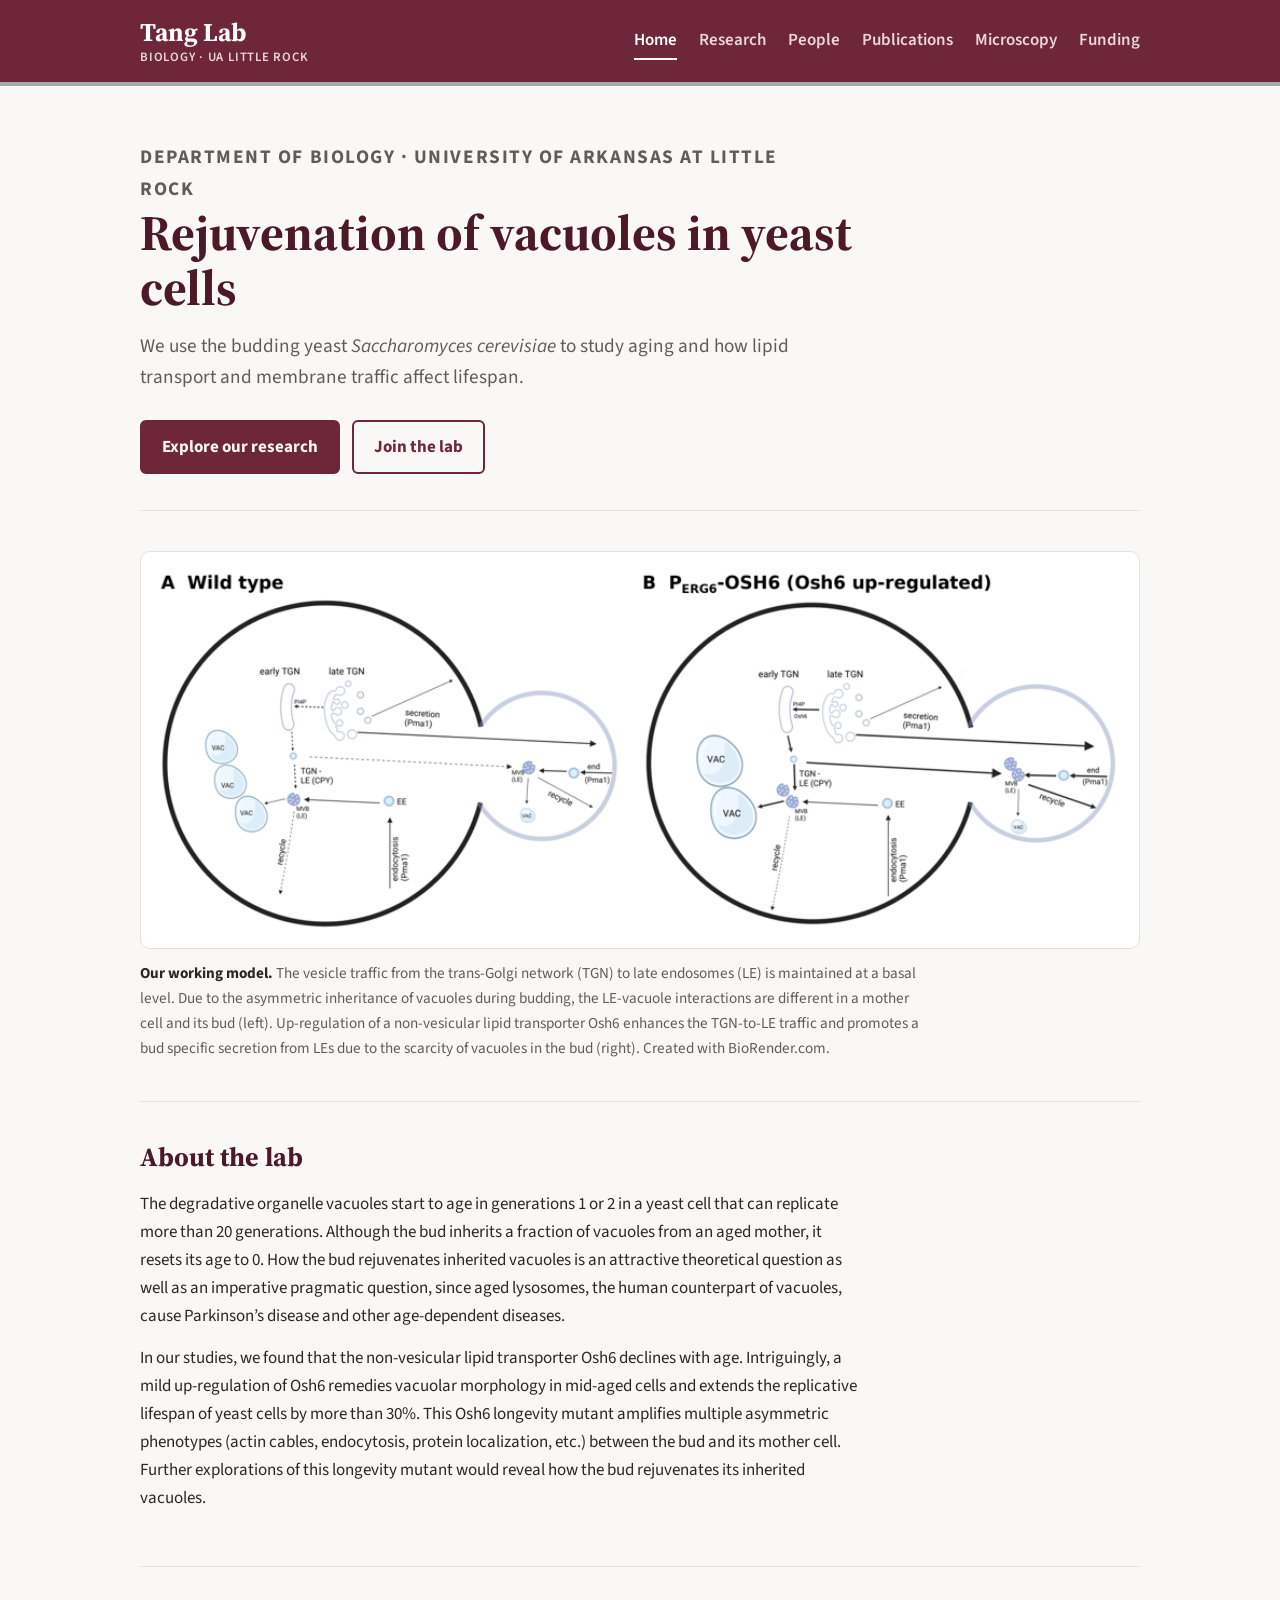
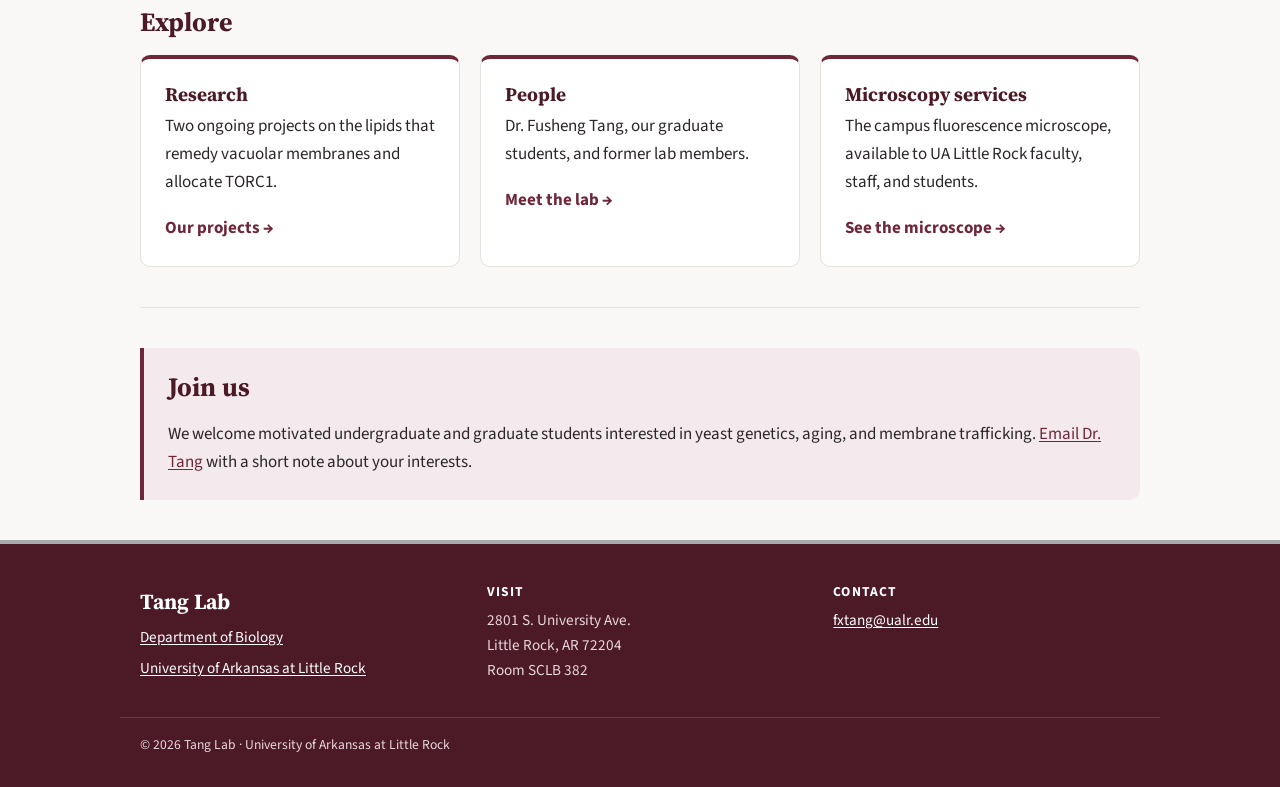
==== commit 76e4d546: "Update working-model figure caption Co-Authored-By: Claude Opus 5.5 <noreply@anthropic.com>" ====
--- a/index.html
+++ b/index.html
@@ -42,7 +42,7 @@
     <section>
       <figure class="figure">
         <img src="images/working-model.png" width="900" height="341" alt="Diagram comparing membrane traffic in a wild-type yeast cell (A) and an Osh6 up-regulated cell (B). In B, thicker arrows show more traffic from the trans-Golgi network to late endosomes, larger vacuoles in the mother cell, and more recycling to the plasma membrane in the bud.">
-        <figcaption><strong>Our working model.</strong> Up-regulated Osh6 (B) enhances traffic from the trans-Golgi network to late endosomes, which promotes fusion with vacuoles in the mother cell and recycling to the plasma membrane in the bud. Created with BioRender.com.</figcaption>
+        <figcaption><strong>Our working model.</strong> The vesicle traffic from the trans-Golgi network (TGN) to late endosomes (LE) is maintained at a basal level. Due to the asymmetric inheritance of vacuoles during budding, the LE-vacuole interactions are different in a mother cell and its bud (left). Up-regulation of a non-vesicular lipid transporter Osh6 enhances the TGN-to-LE traffic and promotes a bud specific secretion from LEs due to the scarcity of vacuoles in the bud (right). Created with BioRender.com.</figcaption>
       </figure>
     </section>
 
